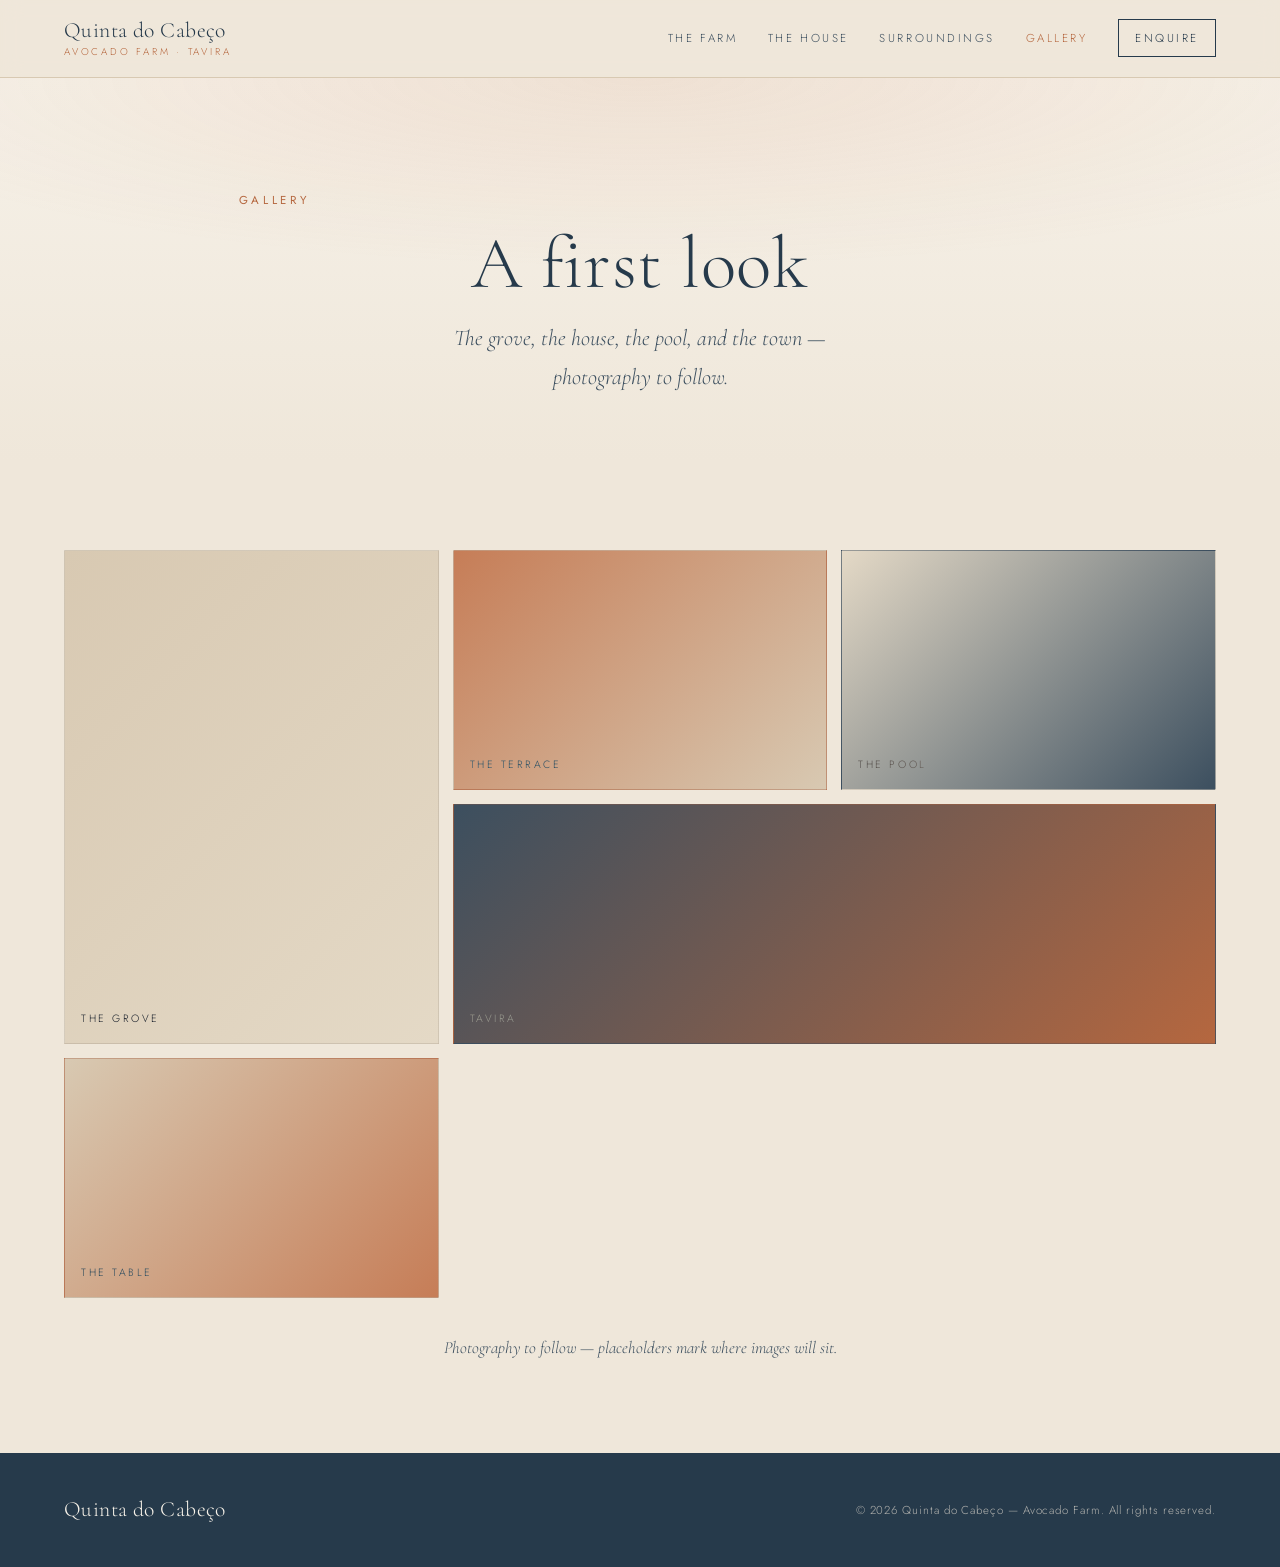
==== gallery.html @ 6203a335 "Split single-page site into separate menu pages Each nav item is now its own page (Home, The Farm, T" ====
<!DOCTYPE html>
<html lang="en">
<head>
  <meta charset="UTF-8" />
  <meta name="viewport" content="width=device-width, initial-scale=1.0" />
  <title>Gallery — Quinta do Cabeço · Tavira, Algarve</title>
  <meta name="description" content="A first look at Quinta do Cabeço — the grove, the house, the pool, and Tavira." />
  <link rel="preconnect" href="https://fonts.googleapis.com" />
  <link rel="preconnect" href="https://fonts.gstatic.com" crossorigin />
  <link href="https://fonts.googleapis.com/css2?family=Cormorant+Garamond:ital,wght@0,300;0,400;0,500;1,300;1,400&family=Jost:wght@300;400;500&display=swap" rel="stylesheet" />
  <link rel="stylesheet" href="styles.css" />
</head>
<body>

  <header class="site-header" id="top">
    <a class="brand" href="index.html">
      <span class="brand-mark">Quinta do Cabeço</span>
      <span class="brand-sub">Avocado Farm · Tavira</span>
    </a>
    <nav class="site-nav">
      <a href="the-farm.html">The Farm</a>
      <a href="the-house.html">The House</a>
      <a href="surroundings.html">Surroundings</a>
      <a href="gallery.html" class="active">Gallery</a>
      <a href="enquire.html" class="nav-cta">Enquire</a>
    </nav>
  </header>

  <section class="page-hero">
    <p class="eyebrow">Gallery</p>
    <h1>A first look</h1>
    <p class="page-sub">The grove, the house, the pool, and the town — photography to follow.</p>
  </section>

  <section class="gallery">
    <div class="gallery-grid">
      <figure class="g g--tall"><span class="g-label">The grove</span></figure>
      <figure class="g"><span class="g-label">The terrace</span></figure>
      <figure class="g"><span class="g-label">The pool</span></figure>
      <figure class="g g--wide"><span class="g-label">Tavira</span></figure>
      <figure class="g"><span class="g-label">The table</span></figure>
    </div>
    <p class="gallery-note">Photography to follow — placeholders mark where images will sit.</p>
  </section>

  <footer class="site-footer">
    <div class="footer-inner">
      <span class="brand-mark">Quinta do Cabeço</span>
      <span class="footer-copy">© 2026 Quinta do Cabeço — Avocado Farm. All rights reserved.</span>
    </div>
  </footer>

</body>
</html>
---- styles.css ----
/* =========================================================
   Quinta do Cabeço — Avocado Farm
   Palette: beige · terracotta · naval blue
   Aesthetic: Aesop / Diptyque — quiet, editorial, warm
   ========================================================= */

:root {
  --beige:        #EFE7DA;   /* page base */
  --beige-deep:   #E4D9C6;   /* panels */
  --sand:         #D8C9B2;   /* dividers, soft accents */
  --terracotta:   #B5673F;   /* primary accent */
  --terracotta-2: #C67D57;   /* lighter accent */
  --navy:         #263A4B;   /* naval blue — text & depth */
  --navy-soft:    #3C4F5F;
  --ink:          #2A2621;   /* warm near-black text */
  --paper:        #F6F1E8;   /* lightest surface */

  --serif: 'Cormorant Garamond', Georgia, 'Times New Roman', serif;
  --sans:  'Jost', -apple-system, 'Segoe UI', sans-serif;

  --maxw: 1180px;
  --gutter: clamp(1.5rem, 5vw, 5rem);
}

* { box-sizing: border-box; }

html { scroll-behavior: smooth; }

body {
  margin: 0;
  background: var(--beige);
  color: var(--ink);
  font-family: var(--sans);
  font-weight: 300;
  font-size: 17px;
  line-height: 1.75;
  -webkit-font-smoothing: antialiased;
  text-rendering: optimizeLegibility;
}

h1, h2, h3 {
  font-family: var(--serif);
  font-weight: 400;
  color: var(--navy);
  margin: 0;
  letter-spacing: 0.01em;
}

p { margin: 0 0 1.2em; max-width: 60ch; }

a { color: inherit; text-decoration: none; }

.eyebrow {
  font-family: var(--sans);
  font-weight: 400;
  font-size: 0.72rem;
  letter-spacing: 0.32em;
  text-transform: uppercase;
  color: var(--terracotta);
  margin: 0 0 1.4rem;
}

/* ---------- Buttons ---------- */
.btn {
  display: inline-block;
  font-family: var(--sans);
  font-size: 0.74rem;
  letter-spacing: 0.26em;
  text-transform: uppercase;
  color: var(--navy);
  border: 1px solid var(--navy);
  padding: 1.05em 2.4em;
  transition: background .5s ease, color .5s ease;
}
.btn:hover { background: var(--navy); color: var(--paper); }
.btn--dark {
  border-color: var(--terracotta);
  color: var(--terracotta);
}
.btn--dark:hover { background: var(--terracotta); color: var(--paper); }

/* ---------- Header ---------- */
.site-header {
  position: sticky;
  top: 0;
  z-index: 50;
  display: flex;
  align-items: center;
  justify-content: space-between;
  padding: 1.15rem var(--gutter);
  background: rgba(239, 231, 218, 0.82);
  backdrop-filter: blur(10px);
  border-bottom: 1px solid var(--sand);
}
.brand { display: flex; flex-direction: column; line-height: 1.2; }
.brand-mark {
  font-family: var(--serif);
  font-size: 1.35rem;
  color: var(--navy);
  letter-spacing: 0.02em;
}
.brand-sub {
  font-size: 0.62rem;
  letter-spacing: 0.28em;
  text-transform: uppercase;
  color: var(--terracotta);
  margin-top: 2px;
}
.site-nav { display: flex; align-items: center; gap: clamp(1rem, 2.4vw, 2.4rem); }
.site-nav a {
  font-size: 0.72rem;
  letter-spacing: 0.22em;
  text-transform: uppercase;
  color: var(--navy-soft);
  transition: color .3s ease;
}
.site-nav a:hover { color: var(--terracotta); }
.site-nav a.active { color: var(--terracotta); }
.nav-cta {
  border: 1px solid var(--navy);
  padding: 0.7em 1.4em;
  color: var(--navy) !important;
}
.nav-cta:hover { background: var(--navy); color: var(--paper) !important; }

/* ---------- Hero ---------- */
.hero {
  position: relative;
  min-height: 92vh;
  display: flex;
  align-items: center;
  justify-content: center;
  text-align: center;
  padding: 6rem var(--gutter);
  background:
    radial-gradient(120% 90% at 50% 0%, rgba(198,125,87,0.16), transparent 55%),
    linear-gradient(180deg, var(--paper) 0%, var(--beige) 60%, var(--beige-deep) 100%);
  overflow: hidden;
}
.hero::after {
  /* soft grove silhouette */
  content: "";
  position: absolute;
  inset: auto 0 0 0;
  height: 34%;
  background:
    radial-gradient(60% 120% at 15% 100%, rgba(38,58,75,0.10), transparent 60%),
    radial-gradient(50% 120% at 55% 100%, rgba(38,58,75,0.08), transparent 60%),
    radial-gradient(60% 130% at 88% 100%, rgba(38,58,75,0.10), transparent 60%);
  pointer-events: none;
}
.hero-inner { position: relative; z-index: 2; max-width: 760px; }
.hero h1 {
  font-size: clamp(3.4rem, 9vw, 7rem);
  font-weight: 300;
  line-height: 1.02;
  margin: 0.2em 0 0.5em;
}
.hero-tagline {
  font-family: var(--serif);
  font-style: italic;
  font-size: clamp(1.15rem, 2.4vw, 1.5rem);
  color: var(--navy-soft);
  margin: 0 auto 2.4rem;
  max-width: 34ch;
  line-height: 1.6;
}
.hero-scroll {
  position: absolute;
  bottom: 2rem; left: 50%;
  transform: translateX(-50%);
  font-size: 0.62rem;
  letter-spacing: 0.3em;
  text-transform: uppercase;
  color: var(--terracotta);
  writing-mode: vertical-rl;
}

/* ---------- Interior page banner ---------- */
.page-hero {
  text-align: center;
  padding: clamp(4rem, 9vw, 7rem) var(--gutter) clamp(2.5rem, 5vw, 4rem);
  background:
    radial-gradient(120% 90% at 50% 0%, rgba(198,125,87,0.14), transparent 55%),
    linear-gradient(180deg, var(--paper) 0%, var(--beige) 100%);
}
.page-hero .eyebrow { margin-bottom: 1rem; }
.page-hero h1 {
  font-size: clamp(2.6rem, 6vw, 4.6rem);
  font-weight: 300;
  line-height: 1.04;
}
.page-hero .page-sub {
  font-family: var(--serif);
  font-style: italic;
  font-size: clamp(1.1rem, 2.2vw, 1.4rem);
  color: var(--navy-soft);
  max-width: 40ch;
  margin: 1rem auto 0;
}

/* ---------- Home explore cards ---------- */
.explore {
  max-width: var(--maxw);
  margin: 0 auto;
  padding: clamp(3rem, 7vw, 6rem) var(--gutter);
  display: grid;
  grid-template-columns: repeat(2, 1fr);
  gap: 14px;
}
.explore-card {
  position: relative;
  min-height: 260px;
  display: flex;
  flex-direction: column;
  justify-content: flex-end;
  padding: 2rem;
  border: 1px solid rgba(38,58,75,0.10);
  background: linear-gradient(135deg, var(--sand), var(--beige-deep));
  transition: transform .5s ease, box-shadow .5s ease;
}
.explore-card:nth-child(2) { background: linear-gradient(135deg, var(--terracotta-2), var(--sand)); }
.explore-card:nth-child(3) { background: linear-gradient(135deg, var(--beige-deep), var(--navy-soft)); }
.explore-card:nth-child(4) { background: linear-gradient(135deg, var(--navy-soft), var(--terracotta)); }
.explore-card:hover { transform: translateY(-4px); box-shadow: 0 18px 40px rgba(38,58,75,0.14); }
.explore-card .eyebrow { margin: 0 0 0.4rem; }
.explore-card h3 {
  font-size: 1.8rem;
  font-weight: 400;
  margin-bottom: 0.4rem;
}
.explore-card p { font-size: 0.9rem; color: var(--navy-soft); margin: 0; max-width: 34ch; }
.explore-card .go {
  margin-top: 1rem;
  font-size: 0.68rem;
  letter-spacing: 0.24em;
  text-transform: uppercase;
  color: var(--terracotta);
}

/* ---------- Sections ---------- */
.section { padding: clamp(4.5rem, 10vw, 8rem) var(--gutter); max-width: var(--maxw); margin: 0 auto; }
.section-grid {
  display: grid;
  grid-template-columns: 0.9fr 1.1fr;
  gap: clamp(2rem, 6vw, 5rem);
  align-items: start;
}
.section-lede h2 {
  font-size: clamp(1.9rem, 3.6vw, 3rem);
  line-height: 1.12;
  font-weight: 300;
}
.section-body p { color: var(--ink); }
.section-body p + p { margin-top: 0.4em; }

/* Divider band with grove tone */
.band { height: clamp(240px, 40vh, 460px); width: 100%; }
.band--grove {
  background:
    linear-gradient(180deg, rgba(38,58,75,0.0), rgba(38,58,75,0.18)),
    linear-gradient(120deg, var(--terracotta-2) 0%, var(--terracotta) 45%, var(--navy-soft) 100%);
  position: relative;
}
.band--grove::after {
  content: "Quinta do Cabeço";
  position: absolute;
  inset: 0;
  display: grid;
  place-items: center;
  font-family: var(--serif);
  font-style: italic;
  font-size: clamp(1.6rem, 4vw, 3rem);
  color: rgba(246,241,232,0.9);
  letter-spacing: 0.04em;
}

/* ---------- Features ---------- */
.features {
  list-style: none;
  margin: clamp(3rem, 6vw, 5rem) 0 0;
  padding: 0;
  display: grid;
  grid-template-columns: repeat(4, 1fr);
  gap: clamp(1.5rem, 3vw, 2.5rem);
  border-top: 1px solid var(--sand);
  padding-top: clamp(2.5rem, 5vw, 3.5rem);
}
.features li { padding-right: 1rem; }
.feature-no {
  display: block;
  font-family: var(--serif);
  font-style: italic;
  font-size: 1.3rem;
  color: var(--terracotta);
  margin-bottom: 0.8rem;
}
.features h3 { font-size: 1.35rem; margin-bottom: 0.5rem; font-weight: 400; }
.features p { font-size: 0.92rem; color: var(--navy-soft); margin: 0; }

/* ---------- Surroundings ---------- */
.surroundings { background: var(--beige-deep); max-width: none; }
.surroundings .section-grid { max-width: var(--maxw); margin: 0 auto; }

/* ---------- Gallery ---------- */
.gallery { padding: clamp(3rem, 7vw, 6rem) var(--gutter); }
.gallery-grid {
  max-width: var(--maxw);
  margin: 0 auto;
  display: grid;
  grid-template-columns: repeat(3, 1fr);
  grid-auto-rows: 240px;
  gap: 14px;
}
.g {
  position: relative;
  margin: 0;
  background: linear-gradient(135deg, var(--sand), var(--beige-deep));
  border: 1px solid rgba(38,58,75,0.08);
  overflow: hidden;
}
.g:nth-child(2) { background: linear-gradient(135deg, var(--terracotta-2), var(--sand)); }
.g:nth-child(3) { background: linear-gradient(135deg, var(--beige-deep), var(--navy-soft)); }
.g:nth-child(4) { background: linear-gradient(135deg, var(--navy-soft), var(--terracotta)); }
.g:nth-child(5) { background: linear-gradient(135deg, var(--sand), var(--terracotta-2)); }
.g--tall { grid-row: span 2; }
.g--wide { grid-column: span 2; }
.g-label {
  position: absolute;
  left: 1rem; bottom: 0.9rem;
  font-size: 0.66rem;
  letter-spacing: 0.24em;
  text-transform: uppercase;
  color: var(--paper);
  mix-blend-mode: difference;
}
.gallery-note {
  text-align: center;
  max-width: none;
  margin: 2.2rem auto 0;
  font-style: italic;
  font-family: var(--serif);
  color: var(--navy-soft);
}

/* ---------- Enquire ---------- */
.enquire { text-align: center; }
.enquire-inner { max-width: 620px; margin: 0 auto; }
.enquire h2 { font-size: clamp(2.2rem, 5vw, 3.6rem); font-weight: 300; margin-bottom: 0.6rem; }
.enquire-lede { margin: 0 auto 2.2rem; color: var(--navy-soft); }
.enquire .eyebrow, .enquire p { margin-left: auto; margin-right: auto; }
.enquire-meta {
  margin-top: 2.4rem;
  font-size: 0.68rem;
  letter-spacing: 0.24em;
  text-transform: uppercase;
  color: var(--terracotta);
}

/* ---------- Footer ---------- */
.site-footer {
  background: var(--navy);
  color: var(--beige);
  padding: 2.4rem var(--gutter);
}
.footer-inner {
  max-width: var(--maxw);
  margin: 0 auto;
  display: flex;
  align-items: center;
  justify-content: space-between;
  gap: 1rem;
  flex-wrap: wrap;
}
.site-footer .brand-mark { color: var(--paper); }
.footer-copy { font-size: 0.72rem; letter-spacing: 0.08em; color: rgba(239,231,218,0.7); }

/* ---------- Responsive ---------- */
@media (max-width: 860px) {
  .site-nav { gap: 1rem; }
  .site-nav a:not(.nav-cta) { display: none; }
  .section-grid { grid-template-columns: 1fr; }
  .features { grid-template-columns: repeat(2, 1fr); }
  .gallery-grid { grid-template-columns: repeat(2, 1fr); grid-auto-rows: 200px; }
  .g--wide { grid-column: span 2; }
}
@media (max-width: 520px) {
  .features { grid-template-columns: 1fr; }
  .gallery-grid { grid-template-columns: 1fr; }
  .g--tall, .g--wide { grid-row: auto; grid-column: auto; }
  .brand-sub { display: none; }
}
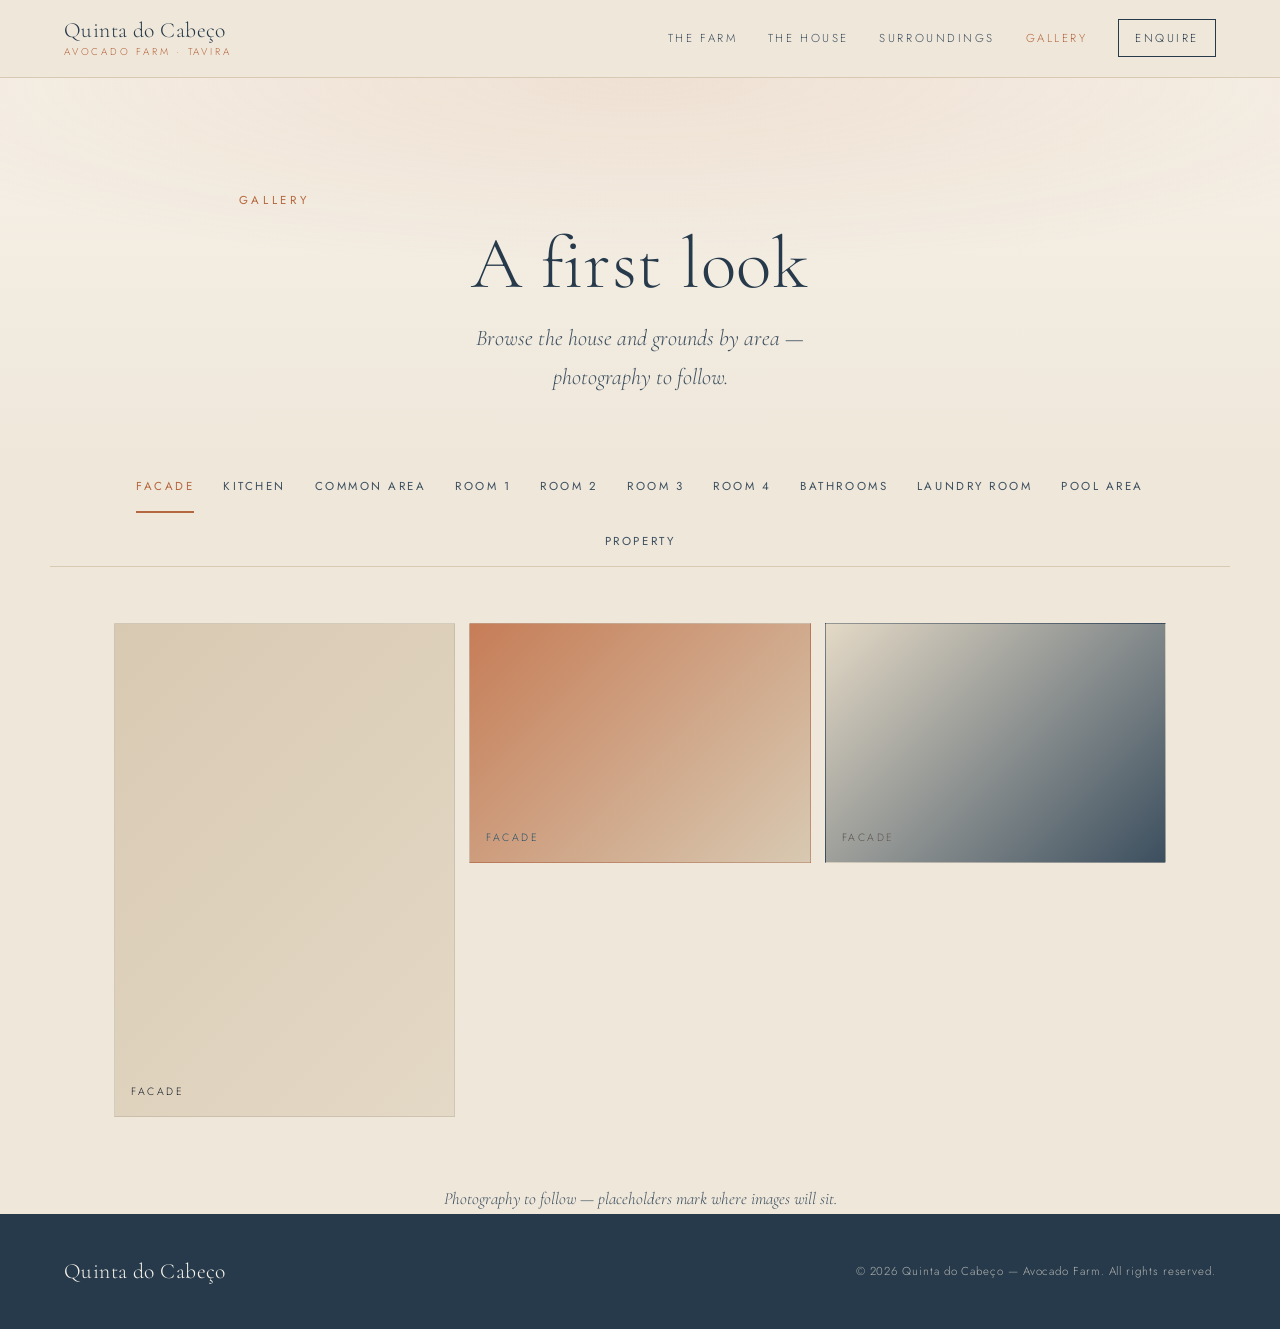
==== commit 60053482: "Gallery: 11 category sub-tabs with matching image folders Turn the Gallery into a tabbed layout — Fa" ====
--- a/gallery.html
+++ b/gallery.html
@@ -4,7 +4,7 @@
   <meta charset="UTF-8" />
   <meta name="viewport" content="width=device-width, initial-scale=1.0" />
   <title>Gallery — Quinta do Cabeço · Tavira, Algarve</title>
-  <meta name="description" content="A first look at Quinta do Cabeço — the grove, the house, the pool, and Tavira." />
+  <meta name="description" content="A first look at Quinta do Cabeço — the façade, kitchen, rooms, pool, and grounds." />
   <link rel="preconnect" href="https://fonts.googleapis.com" />
   <link rel="preconnect" href="https://fonts.gstatic.com" crossorigin />
   <link href="https://fonts.googleapis.com/css2?family=Cormorant+Garamond:ital,wght@0,300;0,400;0,500;1,300;1,400&family=Jost:wght@300;400;500&display=swap" rel="stylesheet" />
@@ -29,19 +29,140 @@
   <section class="page-hero">
     <p class="eyebrow">Gallery</p>
     <h1>A first look</h1>
-    <p class="page-sub">The grove, the house, the pool, and the town — photography to follow.</p>
+    <p class="page-sub">Browse the house and grounds by area — photography to follow.</p>
   </section>
 
-  <section class="gallery">
-    <div class="gallery-grid">
-      <figure class="g g--tall"><span class="g-label">The grove</span></figure>
-      <figure class="g"><span class="g-label">The terrace</span></figure>
-      <figure class="g"><span class="g-label">The pool</span></figure>
-      <figure class="g g--wide"><span class="g-label">Tavira</span></figure>
-      <figure class="g"><span class="g-label">The table</span></figure>
-    </div>
-    <p class="gallery-note">Photography to follow — placeholders mark where images will sit.</p>
-  </section>
+  <!-- Category sub-navigation -->
+  <nav class="gallery-tabs" role="tablist" aria-label="Gallery categories">
+    <button class="gtab active" role="tab" data-target="facade">Facade</button>
+    <button class="gtab" role="tab" data-target="kitchen">Kitchen</button>
+    <button class="gtab" role="tab" data-target="common-area">Common Area</button>
+    <button class="gtab" role="tab" data-target="room-1">Room 1</button>
+    <button class="gtab" role="tab" data-target="room-2">Room 2</button>
+    <button class="gtab" role="tab" data-target="room-3">Room 3</button>
+    <button class="gtab" role="tab" data-target="room-4">Room 4</button>
+    <button class="gtab" role="tab" data-target="bathrooms">Bathrooms</button>
+    <button class="gtab" role="tab" data-target="laundry-room">Laundry Room</button>
+    <button class="gtab" role="tab" data-target="pool-area">Pool Area</button>
+    <button class="gtab" role="tab" data-target="property">Property</button>
+  </nav>
+
+  <!-- Panels -->
+  <div class="gallery-panels">
+
+    <!-- FACADE -->
+    <section class="gpanel active" id="facade" role="tabpanel">
+      <div class="gallery-grid">
+        <!-- Add photos here, e.g.  <img src="images/gallery/facade/photo-1.jpg" alt="Facade"> -->
+        <figure class="g g--tall"><span class="g-label">Facade</span></figure>
+        <figure class="g"><span class="g-label">Facade</span></figure>
+        <figure class="g"><span class="g-label">Facade</span></figure>
+      </div>
+    </section>
+
+    <!-- KITCHEN -->
+    <section class="gpanel" id="kitchen" role="tabpanel">
+      <div class="gallery-grid">
+        <!-- Add photos here, e.g.  <img src="images/gallery/kitchen/photo-1.jpg" alt="Kitchen"> -->
+        <figure class="g g--tall"><span class="g-label">Kitchen</span></figure>
+        <figure class="g"><span class="g-label">Kitchen</span></figure>
+        <figure class="g"><span class="g-label">Kitchen</span></figure>
+      </div>
+    </section>
+
+    <!-- COMMON AREA -->
+    <section class="gpanel" id="common-area" role="tabpanel">
+      <div class="gallery-grid">
+        <!-- Add photos here, e.g.  <img src="images/gallery/common-area/photo-1.jpg" alt="Common area"> -->
+        <figure class="g g--tall"><span class="g-label">Common Area</span></figure>
+        <figure class="g"><span class="g-label">Common Area</span></figure>
+        <figure class="g"><span class="g-label">Common Area</span></figure>
+      </div>
+    </section>
+
+    <!-- ROOM 1 -->
+    <section class="gpanel" id="room-1" role="tabpanel">
+      <div class="gallery-grid">
+        <!-- Add photos here, e.g.  <img src="images/gallery/room-1/photo-1.jpg" alt="Room 1"> -->
+        <figure class="g g--tall"><span class="g-label">Room 1</span></figure>
+        <figure class="g"><span class="g-label">Room 1</span></figure>
+        <figure class="g"><span class="g-label">Room 1</span></figure>
+      </div>
+    </section>
+
+    <!-- ROOM 2 -->
+    <section class="gpanel" id="room-2" role="tabpanel">
+      <div class="gallery-grid">
+        <!-- Add photos here, e.g.  <img src="images/gallery/room-2/photo-1.jpg" alt="Room 2"> -->
+        <figure class="g g--tall"><span class="g-label">Room 2</span></figure>
+        <figure class="g"><span class="g-label">Room 2</span></figure>
+        <figure class="g"><span class="g-label">Room 2</span></figure>
+      </div>
+    </section>
+
+    <!-- ROOM 3 -->
+    <section class="gpanel" id="room-3" role="tabpanel">
+      <div class="gallery-grid">
+        <!-- Add photos here, e.g.  <img src="images/gallery/room-3/photo-1.jpg" alt="Room 3"> -->
+        <figure class="g g--tall"><span class="g-label">Room 3</span></figure>
+        <figure class="g"><span class="g-label">Room 3</span></figure>
+        <figure class="g"><span class="g-label">Room 3</span></figure>
+      </div>
+    </section>
+
+    <!-- ROOM 4 -->
+    <section class="gpanel" id="room-4" role="tabpanel">
+      <div class="gallery-grid">
+        <!-- Add photos here, e.g.  <img src="images/gallery/room-4/photo-1.jpg" alt="Room 4"> -->
+        <figure class="g g--tall"><span class="g-label">Room 4</span></figure>
+        <figure class="g"><span class="g-label">Room 4</span></figure>
+        <figure class="g"><span class="g-label">Room 4</span></figure>
+      </div>
+    </section>
+
+    <!-- BATHROOMS -->
+    <section class="gpanel" id="bathrooms" role="tabpanel">
+      <div class="gallery-grid">
+        <!-- Add photos here, e.g.  <img src="images/gallery/bathrooms/photo-1.jpg" alt="Bathrooms"> -->
+        <figure class="g g--tall"><span class="g-label">Bathrooms</span></figure>
+        <figure class="g"><span class="g-label">Bathrooms</span></figure>
+        <figure class="g"><span class="g-label">Bathrooms</span></figure>
+      </div>
+    </section>
+
+    <!-- LAUNDRY ROOM -->
+    <section class="gpanel" id="laundry-room" role="tabpanel">
+      <div class="gallery-grid">
+        <!-- Add photos here, e.g.  <img src="images/gallery/laundry-room/photo-1.jpg" alt="Laundry room"> -->
+        <figure class="g g--tall"><span class="g-label">Laundry Room</span></figure>
+        <figure class="g"><span class="g-label">Laundry Room</span></figure>
+        <figure class="g"><span class="g-label">Laundry Room</span></figure>
+      </div>
+    </section>
+
+    <!-- POOL AREA -->
+    <section class="gpanel" id="pool-area" role="tabpanel">
+      <div class="gallery-grid">
+        <!-- Add photos here, e.g.  <img src="images/gallery/pool-area/photo-1.jpg" alt="Pool area"> -->
+        <figure class="g g--tall"><span class="g-label">Pool Area</span></figure>
+        <figure class="g"><span class="g-label">Pool Area</span></figure>
+        <figure class="g"><span class="g-label">Pool Area</span></figure>
+      </div>
+    </section>
+
+    <!-- PROPERTY -->
+    <section class="gpanel" id="property" role="tabpanel">
+      <div class="gallery-grid">
+        <!-- Add photos here, e.g.  <img src="images/gallery/property/photo-1.jpg" alt="Property"> -->
+        <figure class="g g--tall"><span class="g-label">Property</span></figure>
+        <figure class="g"><span class="g-label">Property</span></figure>
+        <figure class="g"><span class="g-label">Property</span></figure>
+      </div>
+    </section>
+
+  </div>
+
+  <p class="gallery-note">Photography to follow — placeholders mark where images will sit.</p>
 
   <footer class="site-footer">
     <div class="footer-inner">
@@ -50,5 +171,30 @@
     </div>
   </footer>
 
+  <script>
+    (function () {
+      var tabs = document.querySelectorAll('.gtab');
+      var panels = document.querySelectorAll('.gpanel');
+
+      function activate(target) {
+        tabs.forEach(function (t) {
+          t.classList.toggle('active', t.dataset.target === target);
+        });
+        panels.forEach(function (p) {
+          p.classList.toggle('active', p.id === target);
+        });
+        history.replaceState(null, '', '#' + target);
+      }
+
+      tabs.forEach(function (t) {
+        t.addEventListener('click', function () { activate(t.dataset.target); });
+      });
+
+      // Open a specific category if the URL has a matching #hash
+      var hash = window.location.hash.replace('#', '');
+      if (hash && document.getElementById(hash)) activate(hash);
+    })();
+  </script>
+
 </body>
 </html>
--- a/styles.css
+++ b/styles.css
@@ -25,6 +25,48 @@
 * { box-sizing: border-box; }
 
 html { scroll-behavior: smooth; }
+
+/* =========================================================
+   Smooth passage between pages
+   Cross-document View Transitions (Chromium/Safari TP);
+   gracefully ignored where unsupported.
+   ========================================================= */
+@view-transition { navigation: auto; }
+
+/* Keep header & footer anchored so they stay put, never flicker */
+.site-header { view-transition-name: site-header; }
+.site-footer { view-transition-name: site-footer; }
+
+/* One slow, fully-overlapping cross-dissolve — no lurch, just a calm fade.
+   Old and new share the same long duration so they melt into each other. */
+::view-transition-group(root) {
+  animation-duration: .9s;
+  animation-timing-function: cubic-bezier(.33, 0, .2, 1);
+}
+::view-transition-old(root) {
+  animation: vt-out .9s cubic-bezier(.33, 0, .2, 1) both;
+}
+::view-transition-new(root) {
+  animation: vt-in .9s cubic-bezier(.33, 0, .2, 1) both;
+}
+@keyframes vt-out { from { opacity: 1; } to { opacity: 0; } }
+@keyframes vt-in  { from { opacity: 0; } to { opacity: 1; } }
+
+/* First-load entrance: a single, whole-page settle (doesn't fight the
+   cross-dissolve during navigation the way per-section motion did). */
+@keyframes page-settle {
+  from { opacity: 0; transform: translateY(8px); }
+  to   { opacity: 1; transform: none; }
+}
+body { animation: page-settle .7s cubic-bezier(.33, 0, .2, 1) both; }
+
+/* Respect reduced-motion preferences */
+@media (prefers-reduced-motion: reduce) {
+  html { scroll-behavior: auto; }
+  ::view-transition-old(root),
+  ::view-transition-new(root) { animation: none; }
+  body { animation: none; }
+}
 
 body {
   margin: 0;
@@ -323,6 +365,14 @@
 .g:nth-child(3) { background: linear-gradient(135deg, var(--beige-deep), var(--navy-soft)); }
 .g:nth-child(4) { background: linear-gradient(135deg, var(--navy-soft), var(--terracotta)); }
 .g:nth-child(5) { background: linear-gradient(135deg, var(--sand), var(--terracotta-2)); }
+.g img {
+  width: 100%;
+  height: 100%;
+  object-fit: cover;
+  display: block;
+}
+.g:has(img) { background: none; }
+.g:has(img) .g-label { display: none; }
 .g--tall { grid-row: span 2; }
 .g--wide { grid-column: span 2; }
 .g-label {
@@ -342,6 +392,53 @@
   font-family: var(--serif);
   color: var(--navy-soft);
 }
+
+/* ---------- Gallery sub-navigation (tabs) ---------- */
+.gallery-tabs {
+  max-width: var(--maxw);
+  margin: 0 auto;
+  padding: 0 var(--gutter);
+  display: flex;
+  flex-wrap: wrap;
+  justify-content: center;
+  gap: 0.2rem 1.8rem;
+  border-bottom: 1px solid var(--sand);
+}
+.gtab {
+  appearance: none;
+  background: none;
+  border: none;
+  cursor: pointer;
+  font-family: var(--sans);
+  font-weight: 400;
+  font-size: 0.72rem;
+  letter-spacing: 0.22em;
+  text-transform: uppercase;
+  color: var(--navy-soft);
+  padding: 1.1rem 0;
+  position: relative;
+  transition: color 0.3s ease;
+}
+.gtab:hover { color: var(--terracotta); }
+.gtab.active { color: var(--terracotta); }
+.gtab.active::after {
+  content: "";
+  position: absolute;
+  left: 0; right: 0; bottom: -1px;
+  height: 2px;
+  background: var(--terracotta);
+}
+.gallery-panels {
+  max-width: var(--maxw);
+  margin: 0 auto;
+  padding: clamp(2rem, 5vw, 3.5rem) var(--gutter) clamp(1rem, 3vw, 2rem);
+}
+.gpanel { display: none; }
+.gpanel.active {
+  display: block;
+  animation: page-settle 0.55s cubic-bezier(.33, 0, .2, 1) both;
+}
+.gpanel .gallery-grid { padding: 0; }
 
 /* ---------- Enquire ---------- */
 .enquire { text-align: center; }
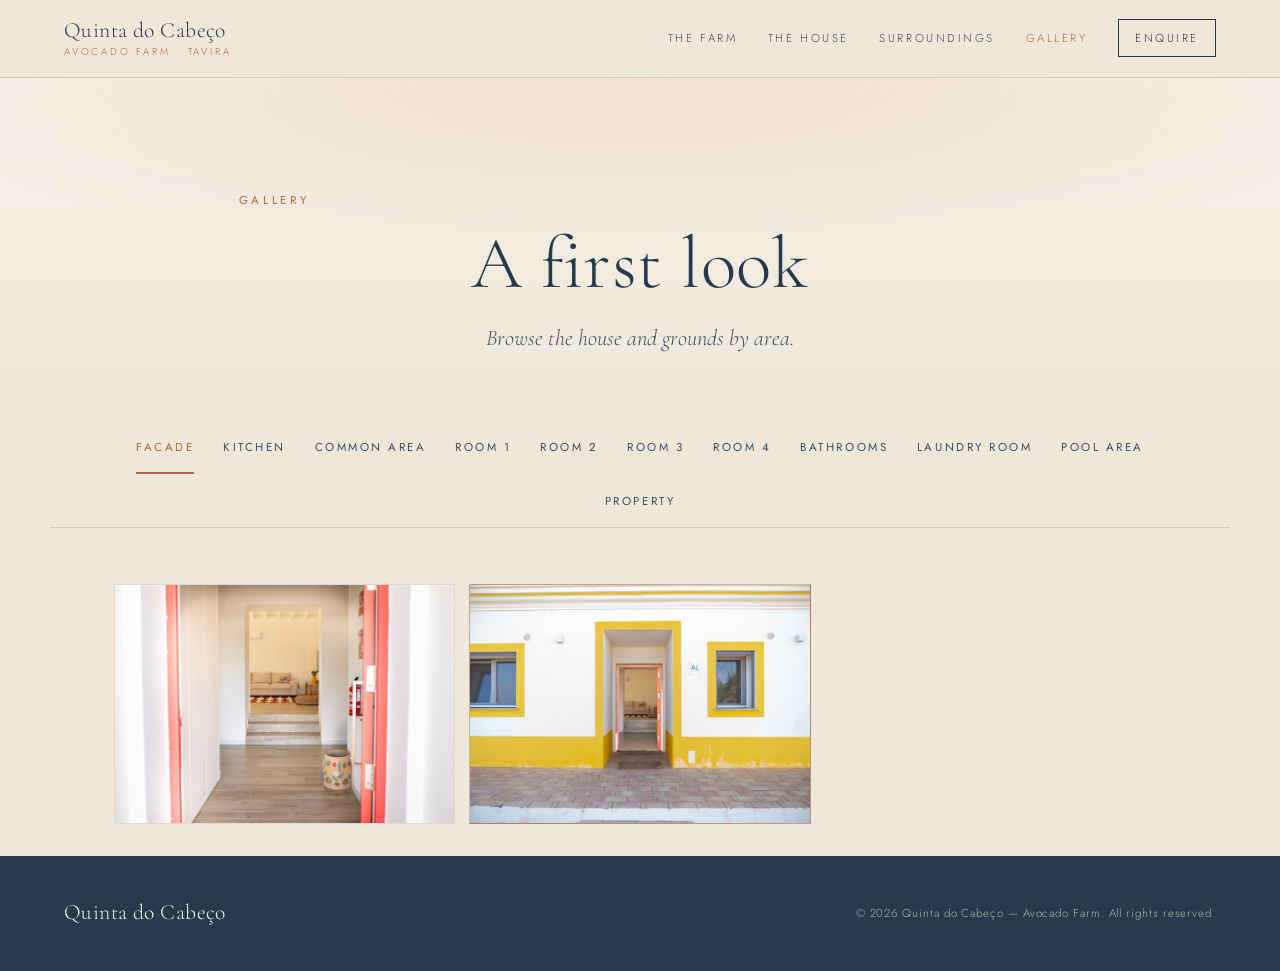
==== commit 0dc297cb: "Add real gallery photos, wired into category tabs Import 55 photos from the client's set, resized fo" ====
--- a/gallery.html
+++ b/gallery.html
@@ -29,12 +29,10 @@
   <section class="page-hero">
     <p class="eyebrow">Gallery</p>
     <h1>A first look</h1>
-    <p class="page-sub">Browse the house and grounds by area — photography to follow.</p>
+    <p class="page-sub">Browse the house and grounds by area.</p>
   </section>
 
-  <!-- Category sub-navigation -->
-  <nav class="gallery-tabs" role="tablist" aria-label="Gallery categories">
-    <button class="gtab active" role="tab" data-target="facade">Facade</button>
+  <nav class="gallery-tabs" role="tablist" aria-label="Gallery categories">    <button class="gtab active" role="tab" data-target="facade">Facade</button>
     <button class="gtab" role="tab" data-target="kitchen">Kitchen</button>
     <button class="gtab" role="tab" data-target="common-area">Common Area</button>
     <button class="gtab" role="tab" data-target="room-1">Room 1</button>
@@ -47,122 +45,120 @@
     <button class="gtab" role="tab" data-target="property">Property</button>
   </nav>
 
-  <!-- Panels -->
   <div class="gallery-panels">
-
-    <!-- FACADE -->
     <section class="gpanel active" id="facade" role="tabpanel">
       <div class="gallery-grid">
-        <!-- Add photos here, e.g.  <img src="images/gallery/facade/photo-1.jpg" alt="Facade"> -->
-        <figure class="g g--tall"><span class="g-label">Facade</span></figure>
-        <figure class="g"><span class="g-label">Facade</span></figure>
-        <figure class="g"><span class="g-label">Facade</span></figure>
+        <figure class="g"><img loading="lazy" src="images/gallery/facade/facade-01.jpg" alt="Facade"></figure>
+        <figure class="g"><img loading="lazy" src="images/gallery/facade/facade-02.jpg" alt="Facade"></figure>
       </div>
     </section>
 
-    <!-- KITCHEN -->
     <section class="gpanel" id="kitchen" role="tabpanel">
       <div class="gallery-grid">
-        <!-- Add photos here, e.g.  <img src="images/gallery/kitchen/photo-1.jpg" alt="Kitchen"> -->
-        <figure class="g g--tall"><span class="g-label">Kitchen</span></figure>
-        <figure class="g"><span class="g-label">Kitchen</span></figure>
-        <figure class="g"><span class="g-label">Kitchen</span></figure>
+        <figure class="g"><img loading="lazy" src="images/gallery/kitchen/kitchen-01.jpg" alt="Kitchen"></figure>
+        <figure class="g"><img loading="lazy" src="images/gallery/kitchen/kitchen-02.jpg" alt="Kitchen"></figure>
+        <figure class="g"><img loading="lazy" src="images/gallery/kitchen/kitchen-03.jpg" alt="Kitchen"></figure>
+        <figure class="g"><img loading="lazy" src="images/gallery/kitchen/kitchen-04.jpg" alt="Kitchen"></figure>
+        <figure class="g"><img loading="lazy" src="images/gallery/kitchen/kitchen-05.jpg" alt="Kitchen"></figure>
+        <figure class="g"><img loading="lazy" src="images/gallery/kitchen/kitchen-06.jpg" alt="Kitchen"></figure>
+        <figure class="g"><img loading="lazy" src="images/gallery/kitchen/kitchen-07.jpg" alt="Kitchen"></figure>
+        <figure class="g"><img loading="lazy" src="images/gallery/kitchen/kitchen-08.jpg" alt="Kitchen"></figure>
+        <figure class="g"><img loading="lazy" src="images/gallery/kitchen/kitchen-09.jpg" alt="Kitchen"></figure>
+        <figure class="g"><img loading="lazy" src="images/gallery/kitchen/kitchen-10.jpg" alt="Kitchen"></figure>
+        <figure class="g"><img loading="lazy" src="images/gallery/kitchen/kitchen-11.jpg" alt="Kitchen"></figure>
+        <figure class="g"><img loading="lazy" src="images/gallery/kitchen/kitchen-12.jpg" alt="Kitchen"></figure>
       </div>
     </section>
 
-    <!-- COMMON AREA -->
     <section class="gpanel" id="common-area" role="tabpanel">
       <div class="gallery-grid">
-        <!-- Add photos here, e.g.  <img src="images/gallery/common-area/photo-1.jpg" alt="Common area"> -->
-        <figure class="g g--tall"><span class="g-label">Common Area</span></figure>
-        <figure class="g"><span class="g-label">Common Area</span></figure>
-        <figure class="g"><span class="g-label">Common Area</span></figure>
+        <figure class="g"><img loading="lazy" src="images/gallery/common-area/common-area-01.jpg" alt="Common Area"></figure>
+        <figure class="g"><img loading="lazy" src="images/gallery/common-area/common-area-02.jpg" alt="Common Area"></figure>
+        <figure class="g"><img loading="lazy" src="images/gallery/common-area/common-area-03.jpg" alt="Common Area"></figure>
+        <figure class="g"><img loading="lazy" src="images/gallery/common-area/common-area-04.jpg" alt="Common Area"></figure>
+        <figure class="g"><img loading="lazy" src="images/gallery/common-area/common-area-05.jpg" alt="Common Area"></figure>
+        <figure class="g"><img loading="lazy" src="images/gallery/common-area/common-area-06.jpg" alt="Common Area"></figure>
+        <figure class="g"><img loading="lazy" src="images/gallery/common-area/common-area-07.jpg" alt="Common Area"></figure>
+        <figure class="g"><img loading="lazy" src="images/gallery/common-area/common-area-08.jpg" alt="Common Area"></figure>
+        <figure class="g"><img loading="lazy" src="images/gallery/common-area/common-area-09.jpg" alt="Common Area"></figure>
+        <figure class="g"><img loading="lazy" src="images/gallery/common-area/common-area-10.jpg" alt="Common Area"></figure>
+        <figure class="g"><img loading="lazy" src="images/gallery/common-area/common-area-11.jpg" alt="Common Area"></figure>
+        <figure class="g"><img loading="lazy" src="images/gallery/common-area/common-area-12.jpg" alt="Common Area"></figure>
+        <figure class="g"><img loading="lazy" src="images/gallery/common-area/common-area-13.jpg" alt="Common Area"></figure>
       </div>
     </section>
 
-    <!-- ROOM 1 -->
     <section class="gpanel" id="room-1" role="tabpanel">
       <div class="gallery-grid">
-        <!-- Add photos here, e.g.  <img src="images/gallery/room-1/photo-1.jpg" alt="Room 1"> -->
-        <figure class="g g--tall"><span class="g-label">Room 1</span></figure>
-        <figure class="g"><span class="g-label">Room 1</span></figure>
-        <figure class="g"><span class="g-label">Room 1</span></figure>
+        <figure class="g"><img loading="lazy" src="images/gallery/room-1/room-1-01.jpg" alt="Room 1"></figure>
+        <figure class="g"><img loading="lazy" src="images/gallery/room-1/room-1-02.jpg" alt="Room 1"></figure>
+        <figure class="g"><img loading="lazy" src="images/gallery/room-1/room-1-03.jpg" alt="Room 1"></figure>
+        <figure class="g"><img loading="lazy" src="images/gallery/room-1/room-1-04.jpg" alt="Room 1"></figure>
       </div>
     </section>
 
-    <!-- ROOM 2 -->
     <section class="gpanel" id="room-2" role="tabpanel">
       <div class="gallery-grid">
-        <!-- Add photos here, e.g.  <img src="images/gallery/room-2/photo-1.jpg" alt="Room 2"> -->
-        <figure class="g g--tall"><span class="g-label">Room 2</span></figure>
-        <figure class="g"><span class="g-label">Room 2</span></figure>
-        <figure class="g"><span class="g-label">Room 2</span></figure>
+        <figure class="g"><img loading="lazy" src="images/gallery/room-2/room-2-01.jpg" alt="Room 2"></figure>
+        <figure class="g"><img loading="lazy" src="images/gallery/room-2/room-2-02.jpg" alt="Room 2"></figure>
+        <figure class="g"><img loading="lazy" src="images/gallery/room-2/room-2-03.jpg" alt="Room 2"></figure>
       </div>
     </section>
 
-    <!-- ROOM 3 -->
     <section class="gpanel" id="room-3" role="tabpanel">
       <div class="gallery-grid">
-        <!-- Add photos here, e.g.  <img src="images/gallery/room-3/photo-1.jpg" alt="Room 3"> -->
-        <figure class="g g--tall"><span class="g-label">Room 3</span></figure>
-        <figure class="g"><span class="g-label">Room 3</span></figure>
-        <figure class="g"><span class="g-label">Room 3</span></figure>
+        <figure class="g"><img loading="lazy" src="images/gallery/room-3/room-3-01.jpg" alt="Room 3"></figure>
       </div>
     </section>
 
-    <!-- ROOM 4 -->
     <section class="gpanel" id="room-4" role="tabpanel">
       <div class="gallery-grid">
-        <!-- Add photos here, e.g.  <img src="images/gallery/room-4/photo-1.jpg" alt="Room 4"> -->
-        <figure class="g g--tall"><span class="g-label">Room 4</span></figure>
-        <figure class="g"><span class="g-label">Room 4</span></figure>
-        <figure class="g"><span class="g-label">Room 4</span></figure>
+        <figure class="g"><img loading="lazy" src="images/gallery/room-4/room-4-01.jpg" alt="Room 4"></figure>
+        <figure class="g"><img loading="lazy" src="images/gallery/room-4/room-4-02.jpg" alt="Room 4"></figure>
+        <figure class="g"><img loading="lazy" src="images/gallery/room-4/room-4-03.jpg" alt="Room 4"></figure>
+        <figure class="g"><img loading="lazy" src="images/gallery/room-4/room-4-04.jpg" alt="Room 4"></figure>
       </div>
     </section>
 
-    <!-- BATHROOMS -->
     <section class="gpanel" id="bathrooms" role="tabpanel">
       <div class="gallery-grid">
-        <!-- Add photos here, e.g.  <img src="images/gallery/bathrooms/photo-1.jpg" alt="Bathrooms"> -->
-        <figure class="g g--tall"><span class="g-label">Bathrooms</span></figure>
-        <figure class="g"><span class="g-label">Bathrooms</span></figure>
-        <figure class="g"><span class="g-label">Bathrooms</span></figure>
+        <figure class="g"><img loading="lazy" src="images/gallery/bathrooms/bathrooms-01.jpg" alt="Bathrooms"></figure>
+        <figure class="g"><img loading="lazy" src="images/gallery/bathrooms/bathrooms-02.jpg" alt="Bathrooms"></figure>
+        <figure class="g"><img loading="lazy" src="images/gallery/bathrooms/bathrooms-03.jpg" alt="Bathrooms"></figure>
+        <figure class="g"><img loading="lazy" src="images/gallery/bathrooms/bathrooms-04.jpg" alt="Bathrooms"></figure>
+        <figure class="g"><img loading="lazy" src="images/gallery/bathrooms/bathrooms-05.jpg" alt="Bathrooms"></figure>
+        <figure class="g"><img loading="lazy" src="images/gallery/bathrooms/bathrooms-06.jpg" alt="Bathrooms"></figure>
+        <figure class="g"><img loading="lazy" src="images/gallery/bathrooms/bathrooms-07.jpg" alt="Bathrooms"></figure>
       </div>
     </section>
 
-    <!-- LAUNDRY ROOM -->
     <section class="gpanel" id="laundry-room" role="tabpanel">
       <div class="gallery-grid">
-        <!-- Add photos here, e.g.  <img src="images/gallery/laundry-room/photo-1.jpg" alt="Laundry room"> -->
-        <figure class="g g--tall"><span class="g-label">Laundry Room</span></figure>
-        <figure class="g"><span class="g-label">Laundry Room</span></figure>
-        <figure class="g"><span class="g-label">Laundry Room</span></figure>
+        <figure class="g"><img loading="lazy" src="images/gallery/laundry-room/laundry-room-01.jpg" alt="Laundry Room"></figure>
+        <figure class="g"><img loading="lazy" src="images/gallery/laundry-room/laundry-room-02.jpg" alt="Laundry Room"></figure>
       </div>
     </section>
 
-    <!-- POOL AREA -->
     <section class="gpanel" id="pool-area" role="tabpanel">
       <div class="gallery-grid">
-        <!-- Add photos here, e.g.  <img src="images/gallery/pool-area/photo-1.jpg" alt="Pool area"> -->
-        <figure class="g g--tall"><span class="g-label">Pool Area</span></figure>
-        <figure class="g"><span class="g-label">Pool Area</span></figure>
-        <figure class="g"><span class="g-label">Pool Area</span></figure>
+        <figure class="g"><img loading="lazy" src="images/gallery/pool-area/pool-area-01.jpg" alt="Pool Area"></figure>
+        <figure class="g"><img loading="lazy" src="images/gallery/pool-area/pool-area-02.jpg" alt="Pool Area"></figure>
+        <figure class="g"><img loading="lazy" src="images/gallery/pool-area/pool-area-03.jpg" alt="Pool Area"></figure>
+        <figure class="g"><img loading="lazy" src="images/gallery/pool-area/pool-area-04.jpg" alt="Pool Area"></figure>
+        <figure class="g"><img loading="lazy" src="images/gallery/pool-area/pool-area-05.jpg" alt="Pool Area"></figure>
+        <figure class="g"><img loading="lazy" src="images/gallery/pool-area/pool-area-06.jpg" alt="Pool Area"></figure>
+        <figure class="g"><img loading="lazy" src="images/gallery/pool-area/pool-area-07.jpg" alt="Pool Area"></figure>
       </div>
     </section>
 
-    <!-- PROPERTY -->
     <section class="gpanel" id="property" role="tabpanel">
       <div class="gallery-grid">
-        <!-- Add photos here, e.g.  <img src="images/gallery/property/photo-1.jpg" alt="Property"> -->
-        <figure class="g g--tall"><span class="g-label">Property</span></figure>
         <figure class="g"><span class="g-label">Property</span></figure>
         <figure class="g"><span class="g-label">Property</span></figure>
       </div>
     </section>
 
   </div>
-
-  <p class="gallery-note">Photography to follow — placeholders mark where images will sit.</p>
 
   <footer class="site-footer">
     <div class="footer-inner">
@@ -175,26 +171,16 @@
     (function () {
       var tabs = document.querySelectorAll('.gtab');
       var panels = document.querySelectorAll('.gpanel');
-
       function activate(target) {
-        tabs.forEach(function (t) {
-          t.classList.toggle('active', t.dataset.target === target);
-        });
-        panels.forEach(function (p) {
-          p.classList.toggle('active', p.id === target);
-        });
+        tabs.forEach(function (t) { t.classList.toggle('active', t.dataset.target === target); });
+        panels.forEach(function (p) { p.classList.toggle('active', p.id === target); });
         history.replaceState(null, '', '#' + target);
       }
-
-      tabs.forEach(function (t) {
-        t.addEventListener('click', function () { activate(t.dataset.target); });
-      });
-
-      // Open a specific category if the URL has a matching #hash
+      tabs.forEach(function (t) { t.addEventListener('click', function () { activate(t.dataset.target); }); });
       var hash = window.location.hash.replace('#', '');
       if (hash && document.getElementById(hash)) activate(hash);
     })();
   </script>
 
 </body>
-</html>
+</html>
